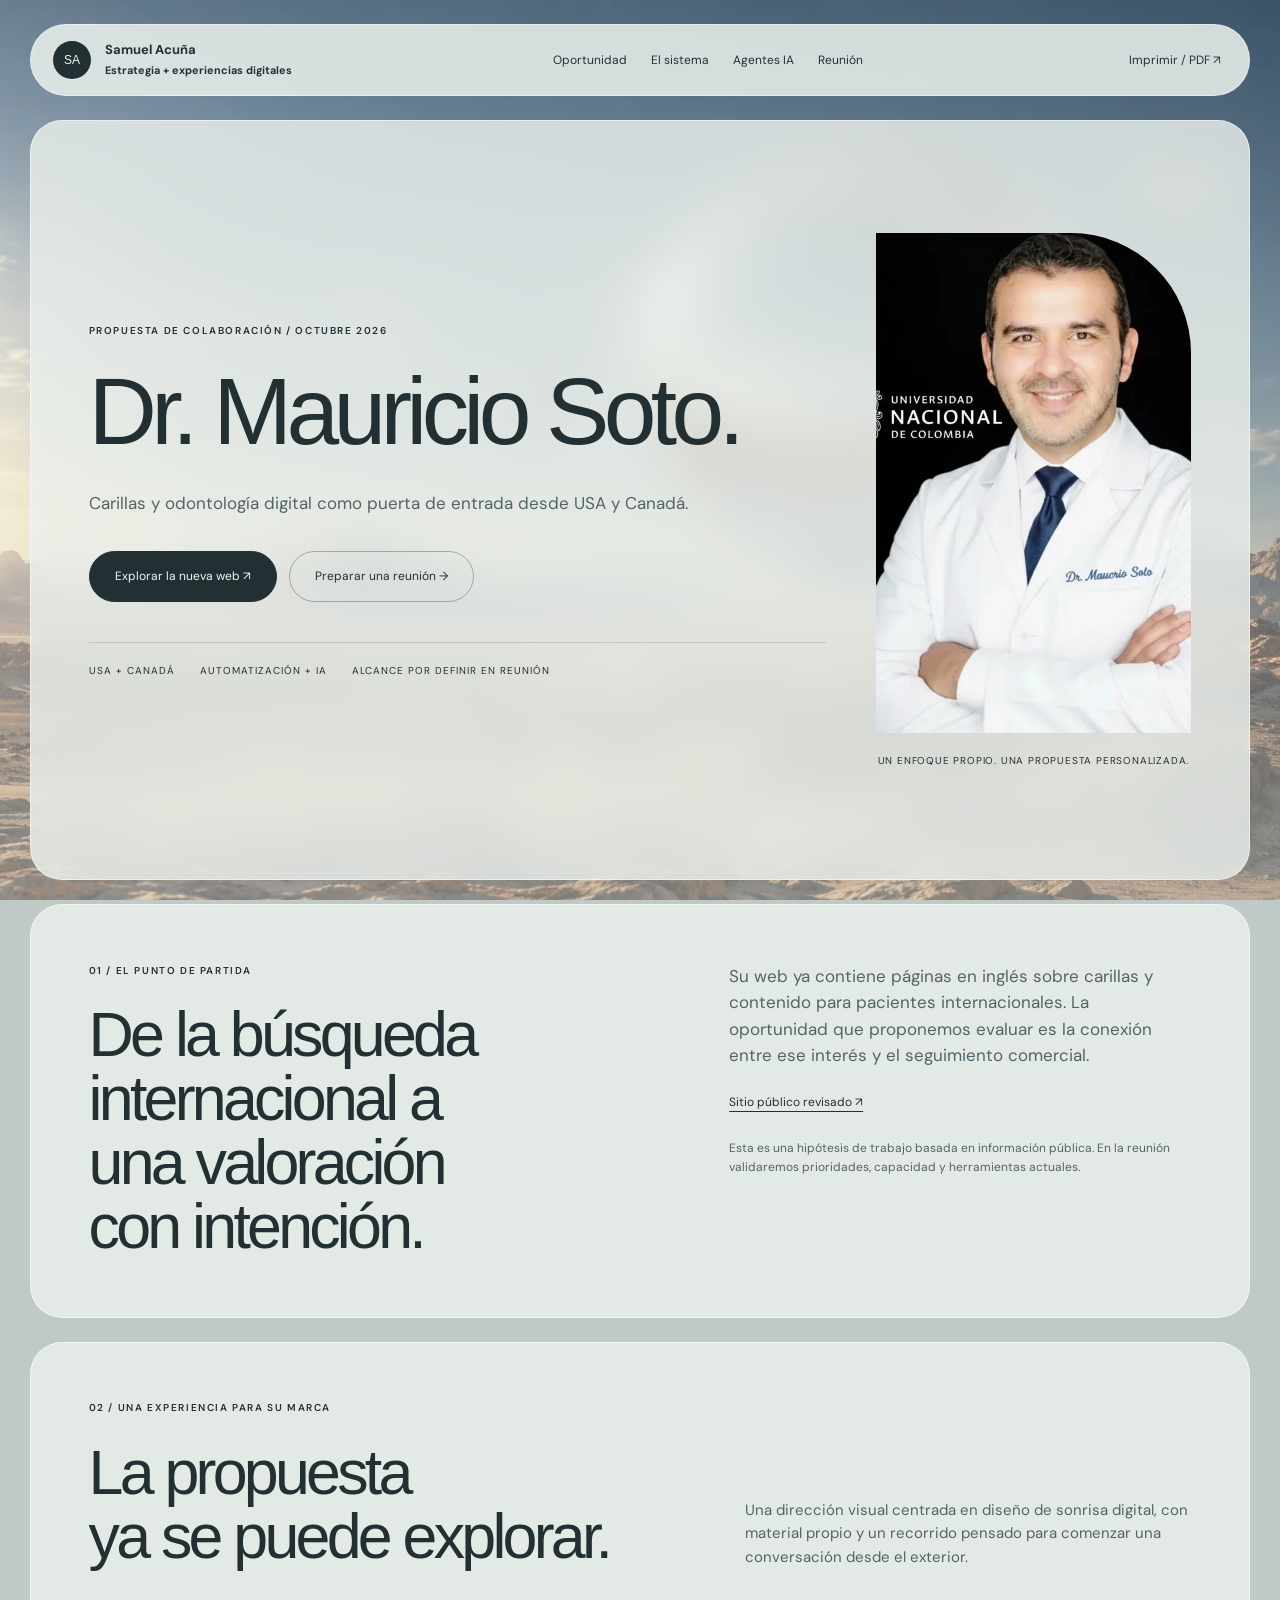
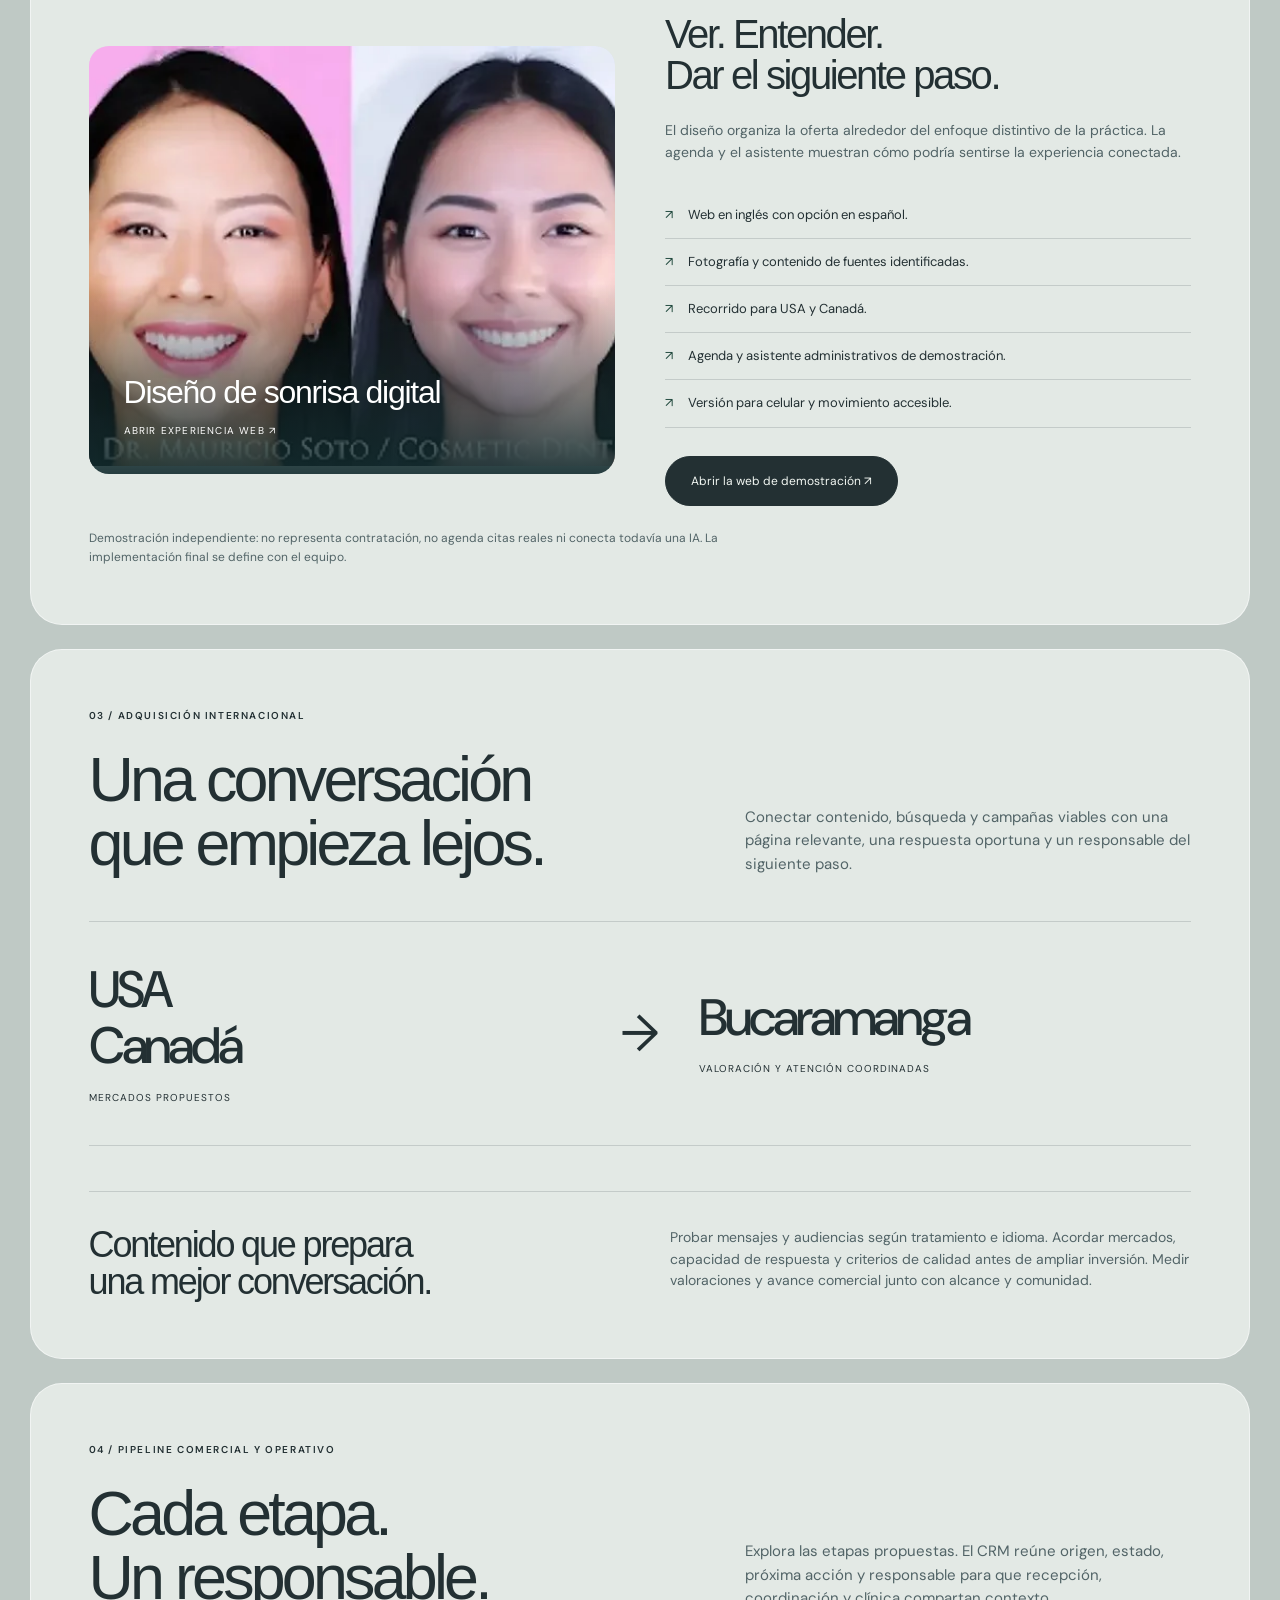
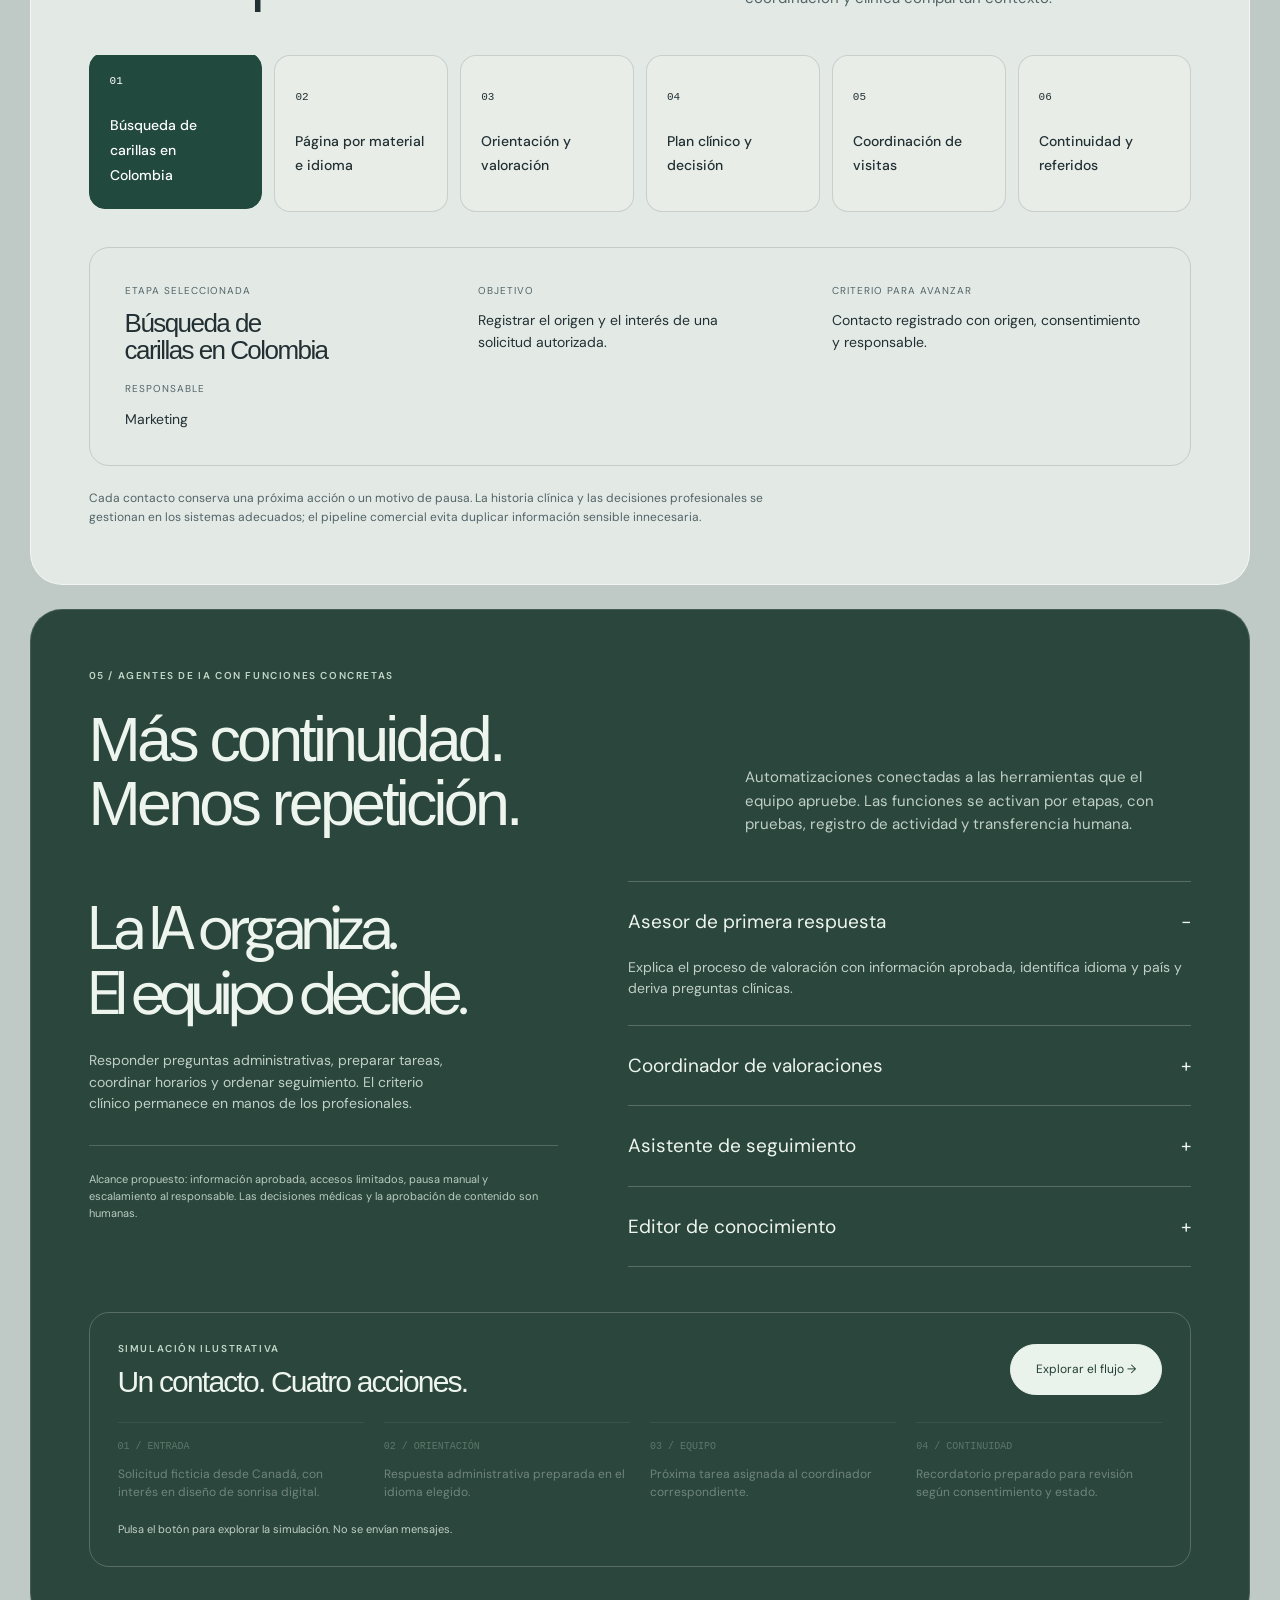
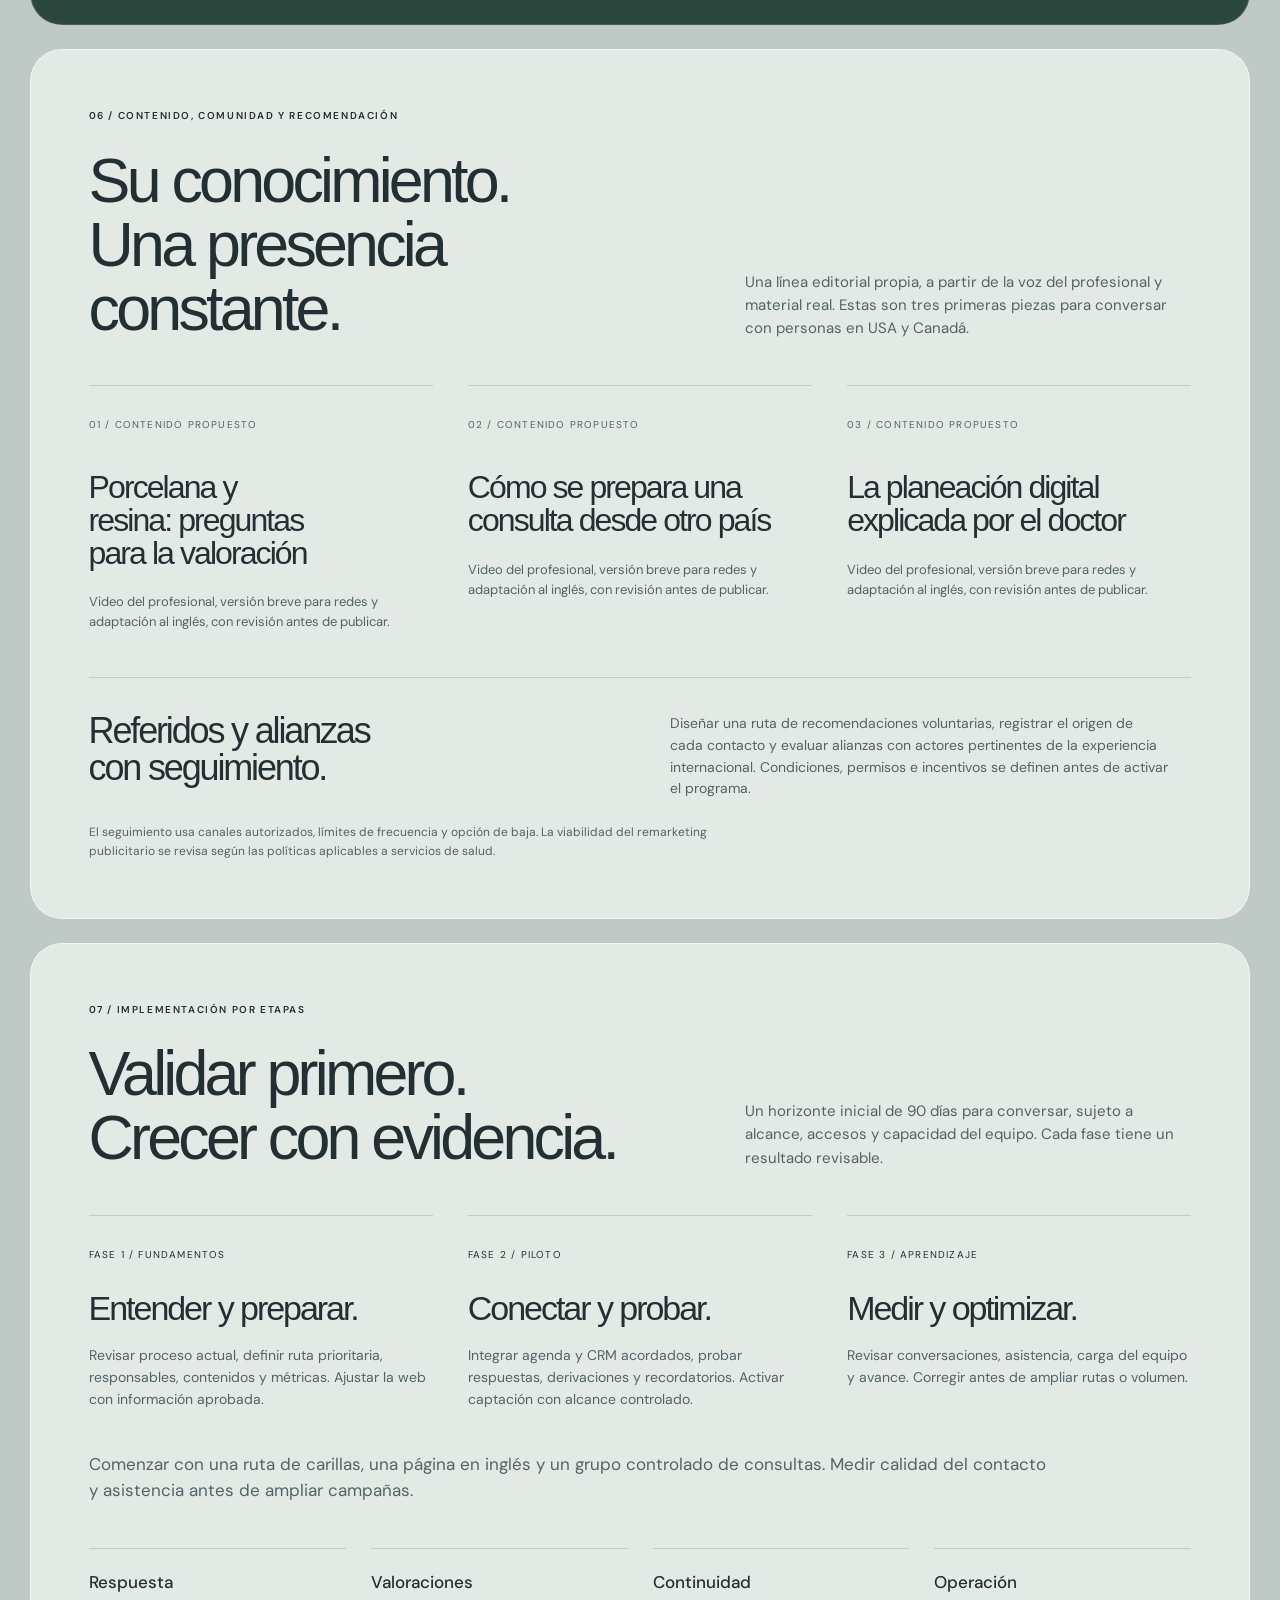
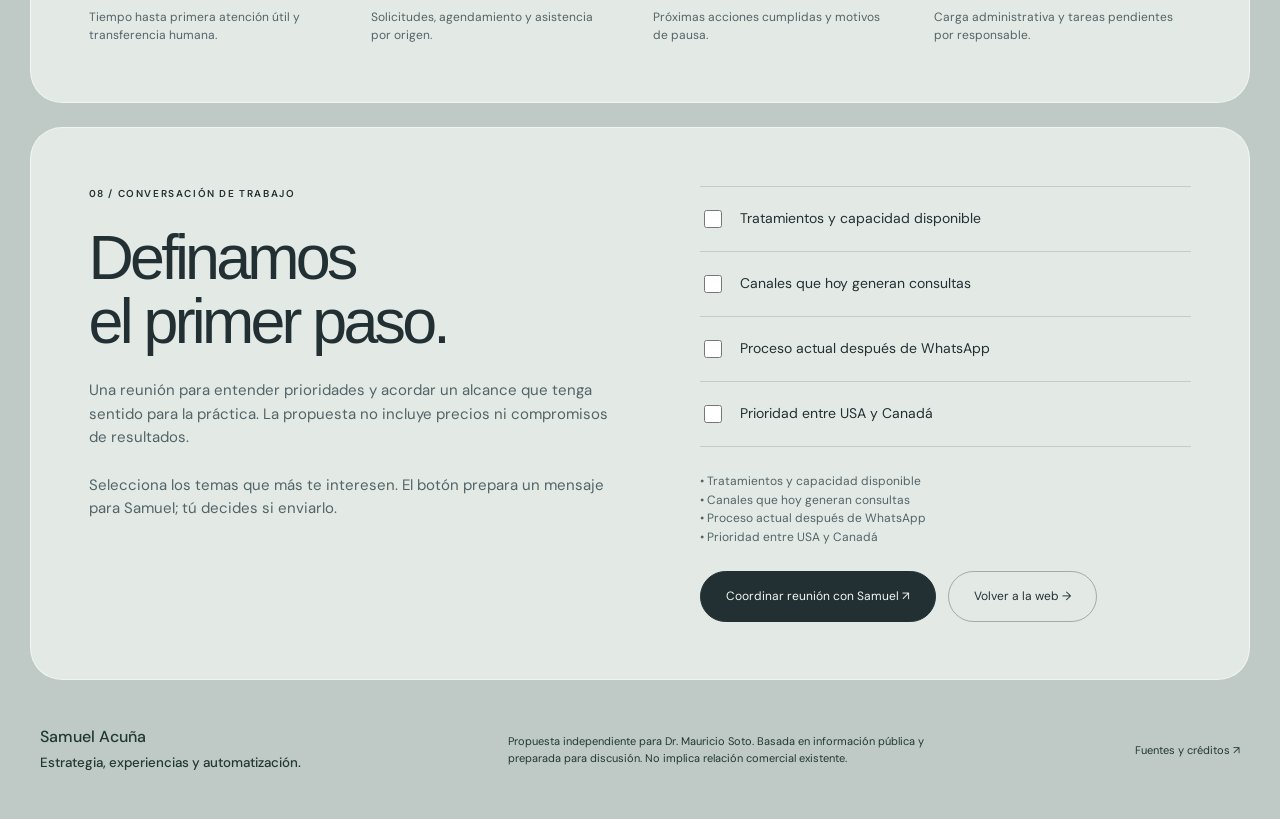
==== propuesta/index.html @ 3defefc4 "Build an independent smile-design studio and tailored international-growth proposal" ====
<!doctype html><html lang="es"><head><meta charset="utf-8"><meta name="viewport" content="width=device-width,initial-scale=1"><meta name="robots" content="noindex,nofollow"><title>Dr. Mauricio Soto × Samuel Acuña | Propuesta de crecimiento</title><meta name="description" content="Propuesta personalizada de captación desde USA y Canadá, automatización administrativa y agentes de IA para Dr. Mauricio Soto. Sin precios: alcance para conversar en reunión."><link rel="stylesheet" href="proposal.css"><script defer src="proposal.js"></script></head><body class="theme-studio"><div class="shell"><header class="nav"><a class="brand" href="#inicio"><b>SA</b><span>Samuel Acuña<br><small>Estrategia + experiencias digitales</small></span></a><nav class="nav-links" aria-label="Propuesta"><a href="#oportunidad">Oportunidad</a><a href="#sistema">El sistema</a><a href="#agentes">Agentes IA</a><a href="#reunion">Reunión</a></nav><button class="print" data-print>Imprimir / PDF ↗</button></header>
<main><section class="section glass hero" id="inicio"><div><span class="eyebrow">PROPUESTA DE COLABORACIÓN / OCTUBRE 2026</span><h1>Dr. Mauricio Soto.</h1><p class="focus">Carillas y odontología digital como puerta de entrada desde USA y Canadá.</p><div class="actions"><a class="btn" href="../">Explorar la nueva web ↗</a><a class="btn outline" href="#reunion">Preparar una reunión →</a></div><div class="hero-foot"><span>USA + Canadá</span><span>Automatización + IA</span><span>Alcance por definir en reunión</span></div></div><div><div class="hero-photo"><img src="../assets/hero.webp" alt="Material visual acreditado de la consulta de Dr. Mauricio Soto" width="1000" height="1200"></div><div class="hero-note">UN ENFOQUE PROPIO. UNA PROPUESTA PERSONALIZADA.</div></div></section>
<section class="section glass intro" id="oportunidad"><div><span class="eyebrow">01 / EL PUNTO DE PARTIDA</span><h2>De la búsqueda internacional a una valoración con intención.</h2></div><div><p>Su web ya contiene páginas en inglés sobre carillas y contenido para pacientes internacionales. La oportunidad que proponemos evaluar es la conexión entre ese interés y el seguimiento comercial.</p><a class="source-link" href="https://www.doctormauriciosoto.com/" target="_blank" rel="noopener noreferrer">Sitio público revisado ↗</a><p style="font-size:12px;margin-top:25px">Esta es una hipótesis de trabajo basada en información pública. En la reunión validaremos prioridades, capacidad y herramientas actuales.</p></div></section>
<section class="section glass" id="experiencia"><div class="section-heading"><div><span class="eyebrow">02 / UNA EXPERIENCIA PARA SU MARCA</span><h2>La propuesta<br>ya se puede explorar.</h2></div><p>Una dirección visual centrada en diseño de sonrisa digital, con material propio y un recorrido pensado para comenzar una conversación desde el exterior.</p></div><div class="mockup"><a class="demo-visual" href="../" aria-label="Abrir demostración web de Dr. Mauricio Soto"><img src="../assets/detail.webp" alt="Material propio de la consulta" loading="lazy"><div class="demo-overlay"><strong>Diseño de sonrisa digital</strong><small>ABRIR EXPERIENCIA WEB ↗</small></div></a><div class="demo-copy"><h3>Ver. Entender.<br>Dar el siguiente paso.</h3><p>El diseño organiza la oferta alrededor del enfoque distintivo de la práctica. La agenda y el asistente muestran cómo podría sentirse la experiencia conectada.</p><ul class="check-list"><li>Web en inglés con opción en español.</li><li>Fotografía y contenido de fuentes identificadas.</li><li>Recorrido para USA y Canadá.</li><li>Agenda y asistente administrativos de demostración.</li><li>Versión para celular y movimiento accesible.</li></ul><a class="btn" href="../">Abrir la web de demostración ↗</a></div></div><p class="funnel-note">Demostración independiente: no representa contratación, no agenda citas reales ni conecta todavía una IA. La implementación final se define con el equipo.</p></section>
<section class="section glass"><div class="section-heading"><div><span class="eyebrow">03 / ADQUISICIÓN INTERNACIONAL</span><h2>Una conversación<br>que empieza lejos.</h2></div><p>Conectar contenido, búsqueda y campañas viables con una página relevante, una respuesta oportuna y un responsable del siguiente paso.</p></div><div class="market-bar"><div><div class="place">USA<br>Canadá</div><small>Mercados propuestos</small></div><span class="route" aria-hidden="true">→</span><div><div class="place">Bucaramanga</div><small>Valoración y atención coordinadas</small></div></div><div class="referral"><h3>Contenido que prepara<br>una mejor conversación.</h3><p>Probar mensajes y audiencias según tratamiento e idioma. Acordar mercados, capacidad de respuesta y criterios de calidad antes de ampliar inversión. Medir valoraciones y avance comercial junto con alcance y comunidad.</p></div></section>
<section class="section glass" id="sistema"><div class="section-heading"><div><span class="eyebrow">04 / PIPELINE COMERCIAL Y OPERATIVO</span><h2>Cada etapa.<br>Un responsable.</h2></div><p>Explora las etapas propuestas. El CRM reúne origen, estado, próxima acción y responsable para que recepción, coordinación y clínica compartan contexto.</p></div><div class="pipeline-tabs" role="tablist" aria-label="Etapas propuestas"><button class="stage" role="tab" id="stage-0" aria-controls="stage-panel" aria-selected="true" tabindex="0"><span>01</span><strong>Búsqueda de carillas en Colombia</strong></button><button class="stage" role="tab" id="stage-1" aria-controls="stage-panel" aria-selected="false" tabindex="-1"><span>02</span><strong>Página por material e idioma</strong></button><button class="stage" role="tab" id="stage-2" aria-controls="stage-panel" aria-selected="false" tabindex="-1"><span>03</span><strong>Orientación y valoración</strong></button><button class="stage" role="tab" id="stage-3" aria-controls="stage-panel" aria-selected="false" tabindex="-1"><span>04</span><strong>Plan clínico y decisión</strong></button><button class="stage" role="tab" id="stage-4" aria-controls="stage-panel" aria-selected="false" tabindex="-1"><span>05</span><strong>Coordinación de visitas</strong></button><button class="stage" role="tab" id="stage-5" aria-controls="stage-panel" aria-selected="false" tabindex="-1"><span>06</span><strong>Continuidad y referidos</strong></button></div><div class="stage-panel" role="tabpanel" id="stage-panel" aria-live="polite"><div><small>Etapa seleccionada</small><h3 id="stage-name"></h3><small style="margin-top:18px">Responsable</small><p id="stage-owner"></p></div><div><small>Objetivo</small><p id="stage-goal"></p></div><div><small>Criterio para avanzar</small><p id="stage-output"></p></div></div><div class="print-only print-pipeline">Búsqueda de carillas en Colombia → Página por material e idioma → Orientación y valoración → Plan clínico y decisión → Coordinación de visitas → Continuidad y referidos</div><p class="funnel-note">Cada contacto conserva una próxima acción o un motivo de pausa. La historia clínica y las decisiones profesionales se gestionan en los sistemas adecuados; el pipeline comercial evita duplicar información sensible innecesaria.</p></section>
<section class="section glass dark" id="agentes"><div class="section-heading"><div><span class="eyebrow">05 / AGENTES DE IA CON FUNCIONES CONCRETAS</span><h2>Más continuidad.<br>Menos repetición.</h2></div><p>Automatizaciones conectadas a las herramientas que el equipo apruebe. Las funciones se activan por etapas, con pruebas, registro de actividad y transferencia humana.</p></div><div class="agent-grid"><div><div class="agent-statement">La IA organiza.<br>El equipo decide.</div><p>Responder preguntas administrativas, preparar tareas, coordinar horarios y ordenar seguimiento. El criterio clínico permanece en manos de los profesionales.</p><div class="guardrail">Alcance propuesto: información aprobada, accesos limitados, pausa manual y escalamiento al responsable. Las decisiones médicas y la aprobación de contenido son humanas.</div></div><div class="agent-list"><details open><summary>Asesor de primera respuesta</summary><p>Explica el proceso de valoración con información aprobada, identifica idioma y país y deriva preguntas clínicas.</p></details><details ><summary>Coordinador de valoraciones</summary><p>Propone horarios reales desde la agenda conectada y gestiona confirmaciones y reprogramaciones.</p></details><details ><summary>Asistente de seguimiento</summary><p>Recuerda la siguiente acción autorizada, registra objeciones administrativas y avisa cuando el paciente responde.</p></details><details ><summary>Editor de conocimiento</summary><p>Convierte explicaciones del doctor en borradores de contenido sobre materiales, cuidados y viaje, sujetos a aprobación.</p></details></div></div><div class="simulator"><div class="sim-header"><div><span class="eyebrow" style="margin-bottom:10px">SIMULACIÓN ILUSTRATIVA</span><h3>Un contacto. Cuatro acciones.</h3></div><button class="btn" data-simulate>Explorar el flujo →</button></div><div class="sim-log"><div><span>01 / ENTRADA</span><p>Solicitud ficticia desde Canadá, con interés en diseño de sonrisa digital.</p></div><div><span>02 / ORIENTACIÓN</span><p>Respuesta administrativa preparada en el idioma elegido.</p></div><div><span>03 / EQUIPO</span><p>Próxima tarea asignada al coordinador correspondiente.</p></div><div><span>04 / CONTINUIDAD</span><p>Recordatorio preparado para revisión según consentimiento y estado.</p></div></div><p class="sim-status" id="sim-status" aria-live="polite">Pulsa el botón para explorar la simulación. No se envían mensajes.</p></div></section>
<section class="section glass" id="contenido"><div class="section-heading"><div><span class="eyebrow">06 / CONTENIDO, COMUNIDAD Y RECOMENDACIÓN</span><h2>Su conocimiento.<br>Una presencia constante.</h2></div><p>Una línea editorial propia, a partir de la voz del profesional y material real. Estas son tres primeras piezas para conversar con personas en USA y Canadá.</p></div><div class="content-list"><article class="content-piece"><small>01 / CONTENIDO PROPUESTO</small><h3>Porcelana y resina: preguntas para la valoración</h3><p>Video del profesional, versión breve para redes y adaptación al inglés, con revisión antes de publicar.</p></article><article class="content-piece"><small>02 / CONTENIDO PROPUESTO</small><h3>Cómo se prepara una consulta desde otro país</h3><p>Video del profesional, versión breve para redes y adaptación al inglés, con revisión antes de publicar.</p></article><article class="content-piece"><small>03 / CONTENIDO PROPUESTO</small><h3>La planeación digital explicada por el doctor</h3><p>Video del profesional, versión breve para redes y adaptación al inglés, con revisión antes de publicar.</p></article></div><div class="referral"><h3>Referidos y alianzas<br>con seguimiento.</h3><p>Diseñar una ruta de recomendaciones voluntarias, registrar el origen de cada contacto y evaluar alianzas con actores pertinentes de la experiencia internacional. Condiciones, permisos e incentivos se definen antes de activar el programa.</p></div><p class="funnel-note">El seguimiento usa canales autorizados, límites de frecuencia y opción de baja. La viabilidad del remarketing publicitario se revisa según las políticas aplicables a servicios de salud.</p></section>
<section class="section glass" id="implementacion"><div class="section-heading"><div><span class="eyebrow">07 / IMPLEMENTACIÓN POR ETAPAS</span><h2>Validar primero.<br>Crecer con evidencia.</h2></div><p>Un horizonte inicial de 90 días para conversar, sujeto a alcance, accesos y capacidad del equipo. Cada fase tiene un resultado revisable.</p></div><div class="roadmap"><article class="phase"><span class="time">FASE 1 / FUNDAMENTOS</span><h3>Entender y preparar.</h3><p>Revisar proceso actual, definir ruta prioritaria, responsables, contenidos y métricas. Ajustar la web con información aprobada.</p></article><article class="phase"><span class="time">FASE 2 / PILOTO</span><h3>Conectar y probar.</h3><p>Integrar agenda y CRM acordados, probar respuestas, derivaciones y recordatorios. Activar captación con alcance controlado.</p></article><article class="phase"><span class="time">FASE 3 / APRENDIZAJE</span><h3>Medir y optimizar.</h3><p>Revisar conversaciones, asistencia, carga del equipo y avance. Corregir antes de ampliar rutas o volumen.</p></article></div><p class="pilot-note">Comenzar con una ruta de carillas, una página en inglés y un grupo controlado de consultas. Medir calidad del contacto y asistencia antes de ampliar campañas.</p><div class="measurement"><div class="measure"><b>Respuesta</b><p>Tiempo hasta primera atención útil y transferencia humana.</p></div><div class="measure"><b>Valoraciones</b><p>Solicitudes, agendamiento y asistencia por origen.</p></div><div class="measure"><b>Continuidad</b><p>Próximas acciones cumplidas y motivos de pausa.</p></div><div class="measure"><b>Operación</b><p>Carga administrativa y tareas pendientes por responsable.</p></div></div></section>
<section class="section glass meeting" id="reunion"><div><span class="eyebrow">08 / CONVERSACIÓN DE TRABAJO</span><h2>Definamos<br>el primer paso.</h2><p>Una reunión para entender prioridades y acordar un alcance que tenga sentido para la práctica. La propuesta no incluye precios ni compromisos de resultados.</p><p>Selecciona los temas que más te interesen. El botón prepara un mensaje para Samuel; tú decides si enviarlo.</p></div><div><div class="priorities"><label class="priority"><input type="checkbox" value="Tratamientos y capacidad disponible">Tratamientos y capacidad disponible</label><label class="priority"><input type="checkbox" value="Canales que hoy generan consultas">Canales que hoy generan consultas</label><label class="priority"><input type="checkbox" value="Proceso actual después de WhatsApp">Proceso actual después de WhatsApp</label><label class="priority"><input type="checkbox" value="Prioridad entre USA y Canadá">Prioridad entre USA y Canadá</label></div><div class="meeting-result" id="meeting-summary" aria-live="polite"></div><div class="actions"><a id="meeting-whatsapp" class="btn" href="https://wa.me/573028289997" target="_blank" rel="noopener noreferrer">Coordinar reunión con Samuel ↗</a><a class="btn outline" href="../">Volver a la web →</a></div></div></section></main><footer class="footer"><strong>Samuel Acuña<br><small>Estrategia, experiencias y automatización.</small></strong><p>Propuesta independiente para Dr. Mauricio Soto. Basada en información pública y preparada para discusión. No implica relación comercial existente.</p><a href="../SOURCES.json">Fuentes y créditos ↗</a></footer></div><script>window.PROPOSAL={"name": "Dr. Mauricio Soto", "route": ["Búsqueda de carillas en Colombia", "Página por material e idioma", "Orientación y valoración", "Plan clínico y decisión", "Coordinación de visitas", "Continuidad y referidos"], "meeting": ["Tratamientos y capacidad disponible", "Canales que hoy generan consultas", "Proceso actual después de WhatsApp", "Prioridad entre USA y Canadá"]};</script></body></html>
---- propuesta/proposal.css ----
@import url('https://fonts.googleapis.com/css2?family=DM+Sans:wght@400;500;600;700&display=swap');
:root{--ink:#233033;--muted:#526467;--line:#23303328;--accent:#21493e;--art:url('../assets/proposal-art.webp')}*{box-sizing:border-box}html{scroll-behavior:smooth;scroll-padding-top:110px}body{margin:0;color:var(--ink);font:16px/1.55 'DM Sans',Arial,sans-serif;background:#bfc9c5}body:before{content:'';position:fixed;inset:0;background-image:linear-gradient(#dce5e02b,#dce5e088),var(--art);background-size:cover;background-position:center;z-index:-1}a{color:inherit;text-decoration:none}button,input{font:inherit}button,a{touch-action:manipulation}button{cursor:pointer}h1,h2,h3,p{margin:0}h1,h2,h3{font-family:Arial,sans-serif;font-weight:500;letter-spacing:-.06em;line-height:1.02;text-wrap:balance}h1{font-size:clamp(60px,7.4vw,112px)}h2{font-size:clamp(38px,4.9vw,76px)}h3{font-size:30px}p{text-wrap:pretty}button:focus-visible,a:focus-visible,input:focus-visible{outline:3px solid var(--accent);outline-offset:5px}.shell{max-width:1440px;margin:auto;padding:24px 30px}.nav{position:sticky;top:16px;z-index:30;background:#e9efebde;backdrop-filter:blur(18px);border:1px solid #ffffff70;border-radius:80px;padding:15px 22px;display:flex;justify-content:space-between;align-items:center;gap:25px}.brand{display:flex;align-items:center;gap:14px;font-size:13px;font-weight:700}.brand b{width:38px;height:38px;border-radius:50%;display:grid;place-items:center;background:var(--ink);color:#eef4f0;font:12px Arial}.nav-links{display:flex;gap:24px;font-size:12px}.nav .print{border:0;background:none;font-size:12px;color:var(--ink)}.glass{background:#ecf1edce;border:1px solid #ffffff88;border-radius:32px;backdrop-filter:blur(22px)}.section{margin-top:24px;padding:clamp(30px,4.5vw,70px)}.eyebrow{font-size:10px;letter-spacing:.16em;text-transform:uppercase;display:block;margin-bottom:25px;font-weight:600}.hero{min-height:760px;position:relative;display:grid;grid-template-columns:1.4fr .6fr;gap:50px;align-items:center;overflow:hidden}.hero h1{max-width:950px}.hero .focus{font-size:17px;color:var(--muted);margin-top:30px;max-width:54ch}.hero-photo{height:500px;border-radius:220px;overflow:hidden;position:relative}.hero-photo img{width:100%;height:100%;object-fit:cover}.hero-note{font-size:10px;letter-spacing:.08em;margin-top:20px;text-align:center}.btn{display:inline-flex;align-items:center;justify-content:center;gap:26px;min-height:49px;padding:15px 25px;border-radius:50px;background:var(--ink);color:#f2f7f3;border:1px solid var(--ink);font-size:12px;transition:transform .18s,background .18s}.btn:hover{background:var(--accent);transform:translateY(-2px)}.btn.outline{background:transparent;color:var(--ink);border-color:#23303355}.actions{display:flex;flex-wrap:wrap;gap:12px;margin-top:35px}.hero-foot{display:flex;gap:25px;border-top:1px solid var(--line);margin-top:40px;padding-top:20px;font-size:10px;text-transform:uppercase;letter-spacing:.1em}.intro{display:grid;grid-template-columns:1.1fr 1fr;gap:12%;align-items:start}.intro p{font-size:17px;color:var(--muted)}.source-link{display:inline-block;margin-top:25px;font-size:12px;text-decoration:underline;text-underline-offset:5px}.section-heading{display:grid;grid-template-columns:1.1fr .9fr;gap:10%;align-items:end;margin-bottom:45px}.section-heading p{font-size:15px;color:var(--muted)}.mockup{display:grid;grid-template-columns:1fr 1fr;gap:50px;align-items:center}.demo-visual{min-height:410px;position:relative;border-radius:20px;overflow:hidden;background:#dbe1de}.demo-visual img{width:100%;height:420px;object-fit:cover}.demo-visual .demo-overlay{position:absolute;inset:auto 0 0;padding:35px;color:white;background:linear-gradient(transparent,#122b2ee6);min-height:190px;display:flex;flex-direction:column;justify-content:flex-end}.demo-overlay strong{font:32px/1 Arial;letter-spacing:-.04em}.demo-overlay small{margin-top:15px;font-size:10px;letter-spacing:.12em}.demo-copy h3{font-size:40px;margin-bottom:25px}.demo-copy p{color:var(--muted);font-size:14px}.check-list{list-style:none;padding:0;margin:28px 0}.check-list li{display:flex;gap:15px;padding:13px 0;border-bottom:1px solid var(--line);font-size:13px}.check-list li:before{content:'↗';color:var(--accent)}.market-bar{display:grid;grid-template-columns:1fr auto 1fr;gap:40px;align-items:center;padding:40px 0;border-top:1px solid var(--line);border-bottom:1px solid var(--line);margin-top:40px}.market-bar .place{font-size:clamp(32px,4vw,58px);font-weight:500;letter-spacing:-.06em;line-height:1.1}.market-bar small{font-size:10px;letter-spacing:.1em;text-transform:uppercase;display:block;margin-top:15px}.market-bar .route{font-size:50px;font-weight:400}.pipeline-tabs{display:flex;gap:12px;overflow:auto;padding-bottom:10px;margin:40px 0 25px}.stage{flex:1;min-width:155px;background:#f4f7f24d;border:1px solid var(--line);border-radius:16px;padding:20px;text-align:left;color:var(--ink);min-height:145px;transition:background .2s,transform .2s}.stage span{font-family:monospace;display:block;font-size:11px;margin-bottom:23px}.stage strong{font-size:14px;line-height:1.25;font-weight:500}.stage[aria-selected=true]{background:var(--accent);color:white;border-color:var(--accent);transform:translateY(-3px)}.stage-panel{padding:35px;border:1px solid var(--line);border-radius:20px;display:grid;grid-template-columns:1fr 1fr 1fr;gap:30px;min-height:165px}.stage-panel small{display:block;font-size:10px;text-transform:uppercase;letter-spacing:.1em;margin-bottom:12px;color:var(--muted)}.stage-panel p{font-size:14px}.stage-panel h3{font-size:26px}.funnel-note{font-size:12px;color:var(--muted);margin-top:23px;max-width:85ch}.dark{background:#213e35f0;color:#edf5ee;border-color:#ffffff22}.dark .section-heading p,.dark .muted{color:#c1d0c7}.dark .eyebrow{color:#c4d7ca}.agent-grid{display:grid;grid-template-columns:1fr 1.2fr;gap:70px}.agent-statement{font-size:clamp(42px,4.8vw,70px);letter-spacing:-.06em;line-height:1.05;margin:15px 0 25px}.agent-statement+p{font-size:14px;color:#c1d0c7;max-width:37ch}.agent-list details{border-bottom:1px solid #ffffff35;padding:25px 0}.agent-list details:first-child{border-top:1px solid #ffffff35}.agent-list summary{list-style:none;display:flex;justify-content:space-between;gap:20px;font-size:19px;cursor:pointer}.agent-list summary:after{content:'+'}.agent-list details[open] summary:after{content:'−'}.agent-list p{font-size:14px;color:#c1d0c7;margin-top:20px;max-width:56ch}.guardrail{margin-top:30px;border-top:1px solid #ffffff30;padding-top:25px;font-size:11px;color:#baccc1}.simulator{margin-top:45px;border:1px solid #ffffff35;border-radius:20px;padding:28px}.sim-header{display:flex;align-items:center;justify-content:space-between;gap:25px}.sim-header h3{font-size:30px}.sim-header .btn{background:#e9f2eb;color:#213e35;border-color:#e9f2eb}.sim-log{margin-top:25px;display:grid;grid-template-columns:repeat(4,1fr);gap:20px}.sim-log div{border-top:1px solid #ffffff35;padding-top:16px;opacity:.35;transition:opacity .2s}.sim-log.running div{opacity:1}.sim-log span{font-size:10px;font-family:monospace;color:#b4cdbc;display:block;margin-bottom:10px}.sim-log p{font-size:12px;line-height:1.5}.sim-status{font-size:11px;color:#c1d0c7;margin-top:20px}.content-list{display:grid;grid-template-columns:repeat(3,1fr);gap:35px}.content-piece{border-top:1px solid var(--line);padding-top:25px}.content-piece small{font-size:10px;letter-spacing:.12em;color:var(--muted)}.content-piece h3{font-size:32px;margin:35px 0 23px}.content-piece p{font-size:13px;color:var(--muted)}.referral{margin-top:45px;display:grid;grid-template-columns:1fr 1fr;gap:60px;border-top:1px solid var(--line);padding-top:35px}.referral h3{font-size:36px}.referral p{font-size:14px;color:var(--muted)}.roadmap{display:grid;grid-template-columns:repeat(3,1fr);gap:35px;margin-top:45px}.phase{padding-top:25px;border-top:1px solid var(--line)}.phase .time{font-size:10px;text-transform:uppercase;letter-spacing:.12em}.phase h3{margin:25px 0 20px;font-size:34px}.phase p{font-size:14px;color:var(--muted)}.pilot-note{font-size:17px;color:var(--muted);margin-top:40px;max-width:80ch}.measurement{display:grid;grid-template-columns:repeat(4,1fr);gap:25px;margin-top:45px}.measure{border-top:1px solid var(--line);padding-top:20px}.measure b{display:block;font-size:17px;font-weight:500;margin-bottom:12px}.measure p{font-size:12px;color:var(--muted)}.meeting{display:grid;grid-template-columns:1.1fr 1fr;gap:70px}.meeting p{font-size:15px;color:var(--muted);margin-top:25px}.priorities{border-top:1px solid var(--line)}.priority{display:flex;gap:15px;align-items:center;padding:20px 0;border-bottom:1px solid var(--line);font-size:14px;cursor:pointer}.priority input{accent-color:var(--accent);width:18px;height:18px;flex-shrink:0}.meeting-result{font-size:12px;white-space:pre-line;margin-top:25px;min-height:45px;color:var(--muted)}.meeting .actions{margin-top:25px}.footer{padding:45px 10px 20px;display:flex;justify-content:space-between;align-items:center;gap:30px;font-size:11px;color:#203932}.footer strong{font-size:16px;font-weight:500}.footer p{max-width:60ch}.print-only{display:none}.theme-real .hero-photo{border-radius:20px}.theme-sculpt .hero-photo{border-radius:0}.theme-precision .hero-photo{border-radius:10px}.theme-passport .hero-photo{border-radius:15px 120px 15px 15px}.theme-studio .hero-photo{border-radius:0 120px 0 0}.theme-together .hero-photo{border-radius:130px 25px 130px 25px}.theme-foundation .hero-photo{border-radius:180px 180px 0 0}.theme-harmony .hero-photo{border-radius:200px 200px 0 0}
@media(max-width:900px){.nav-links{gap:15px}.hero{grid-template-columns:1fr .6fr;gap:30px;min-height:650px}.hero-photo{height:400px}.intro,.section-heading,.mockup,.agent-grid,.meeting{gap:35px}.content-piece h3{font-size:27px}.section{padding:38px}.hero h1{font-size:68px}.stage-panel{grid-template-columns:1fr 1fr}.stage-panel>div:first-child{grid-column:1/-1}.agent-statement{font-size:50px}.sim-log{grid-template-columns:1fr 1fr}}
@media(max-width:650px){html{scroll-padding-top:95px}.shell{padding:12px}.nav{padding:12px 15px;gap:12px;top:10px}.brand{font-size:11px;gap:9px}.brand b{width:32px;height:32px;font-size:10px}.nav-links{display:none}.nav .print{font-size:11px}.glass{border-radius:23px}.section{padding:30px 23px;margin-top:15px}.eyebrow{font-size:9px;margin-bottom:22px}.hero{display:block;min-height:0;padding-top:45px}.hero h1{font-size:58px}.hero .focus{font-size:15px;margin-top:25px}.hero-photo{height:350px;margin-top:35px;max-width:280px;margin-left:auto}.hero-foot{gap:12px;flex-wrap:wrap;font-size:8px;margin-top:25px}.hero-note{font-size:9px;text-align:right}.actions{gap:9px;margin-top:27px}.btn{font-size:11px;padding:13px 18px;gap:17px;min-height:46px}.intro,.section-heading,.mockup,.agent-grid,.meeting{grid-template-columns:1fr;gap:28px}.intro p{font-size:15px}h2{font-size:42px}.section-heading{margin-bottom:30px}.section-heading p{font-size:14px}.demo-visual{min-height:320px}.demo-visual img{height:340px}.demo-overlay strong{font-size:30px}.demo-copy h3{font-size:35px}.market-bar{gap:15px;grid-template-columns:1fr auto 1fr;padding:25px 0}.market-bar .place{font-size:30px}.market-bar small{font-size:8px}.market-bar .route{font-size:28px}.pipeline-tabs{margin-top:30px;gap:10px}.stage{min-width:145px;min-height:135px;padding:17px}.stage-panel{grid-template-columns:1fr;padding:23px;gap:22px}.stage-panel>div:first-child{grid-column:auto}.stage-panel p{font-size:13px}.agent-grid{gap:35px}.agent-statement{font-size:51px}.agent-list summary{font-size:18px}.simulator{padding:20px;margin-top:32px}.sim-header{align-items:flex-start;flex-direction:column;gap:20px}.sim-header h3{font-size:28px}.sim-log{grid-template-columns:1fr;gap:17px}.content-list,.roadmap{grid-template-columns:1fr;gap:30px}.content-piece h3{font-size:32px;margin:20px 0}.referral{grid-template-columns:1fr;gap:25px;margin-top:35px}.referral h3{font-size:34px}.roadmap{margin-top:30px}.phase h3{font-size:33px;margin:20px 0}.pilot-note{font-size:15px;margin-top:30px}.measurement{grid-template-columns:1fr 1fr;gap:25px}.measure b{font-size:15px}.measure p{font-size:11px}.meeting{gap:35px}.meeting p{font-size:14px}.priority{font-size:13px;padding:18px 0}.footer{flex-direction:column;align-items:flex-start;padding:35px 10px 20px;font-size:10px;gap:20px}.footer strong{font-size:15px}}
@media(prefers-reduced-motion:reduce){html{scroll-behavior:auto}*{transition:none!important;animation:none!important}}@media print{body{background:white}body:before,.nav,.actions,.simulator,.pipeline-tabs,.hero-photo,.demo-visual,.print{display:none!important}.shell{padding:0;max-width:100%}.glass,.dark{background:white!important;color:#111!important;backdrop-filter:none;border:0;box-shadow:none}.section{padding:25px 0;page-break-inside:avoid;border-bottom:1px solid #ddd;border-radius:0}.hero{min-height:0;display:block}h1{font-size:48px}h2{font-size:32px}.hero .focus{font-size:15px}.dark p,.dark .eyebrow,.dark .muted{color:#333!important}.agent-list details p{display:block}.agent-list details{border-color:#ddd}.print-only{display:block}.stage-panel{display:none}.print-pipeline{line-height:2}.footer{page-break-inside:avoid}.meeting{display:block}.priorities{margin-top:25px}.measurement{grid-template-columns:repeat(4,1fr)}}

.theme-sculpt .hero-photo{height:auto;aspect-ratio:4/3}
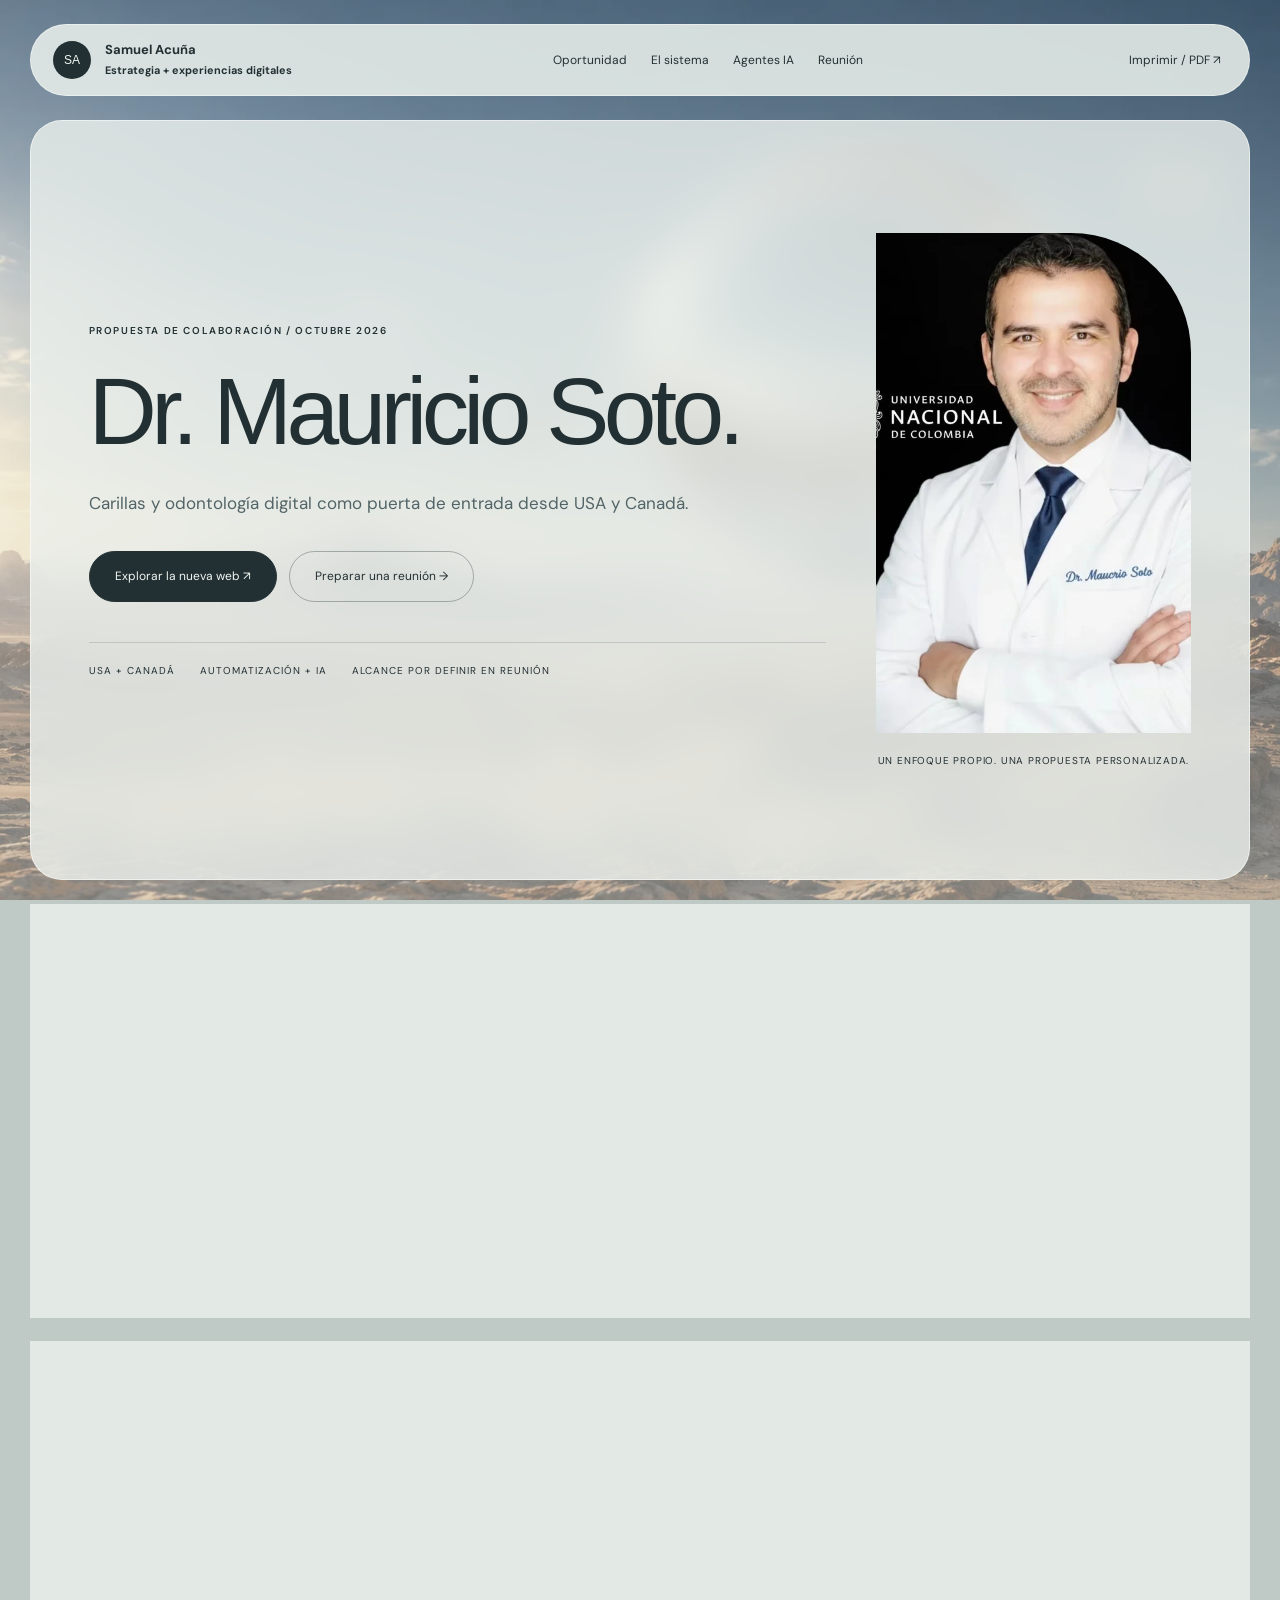
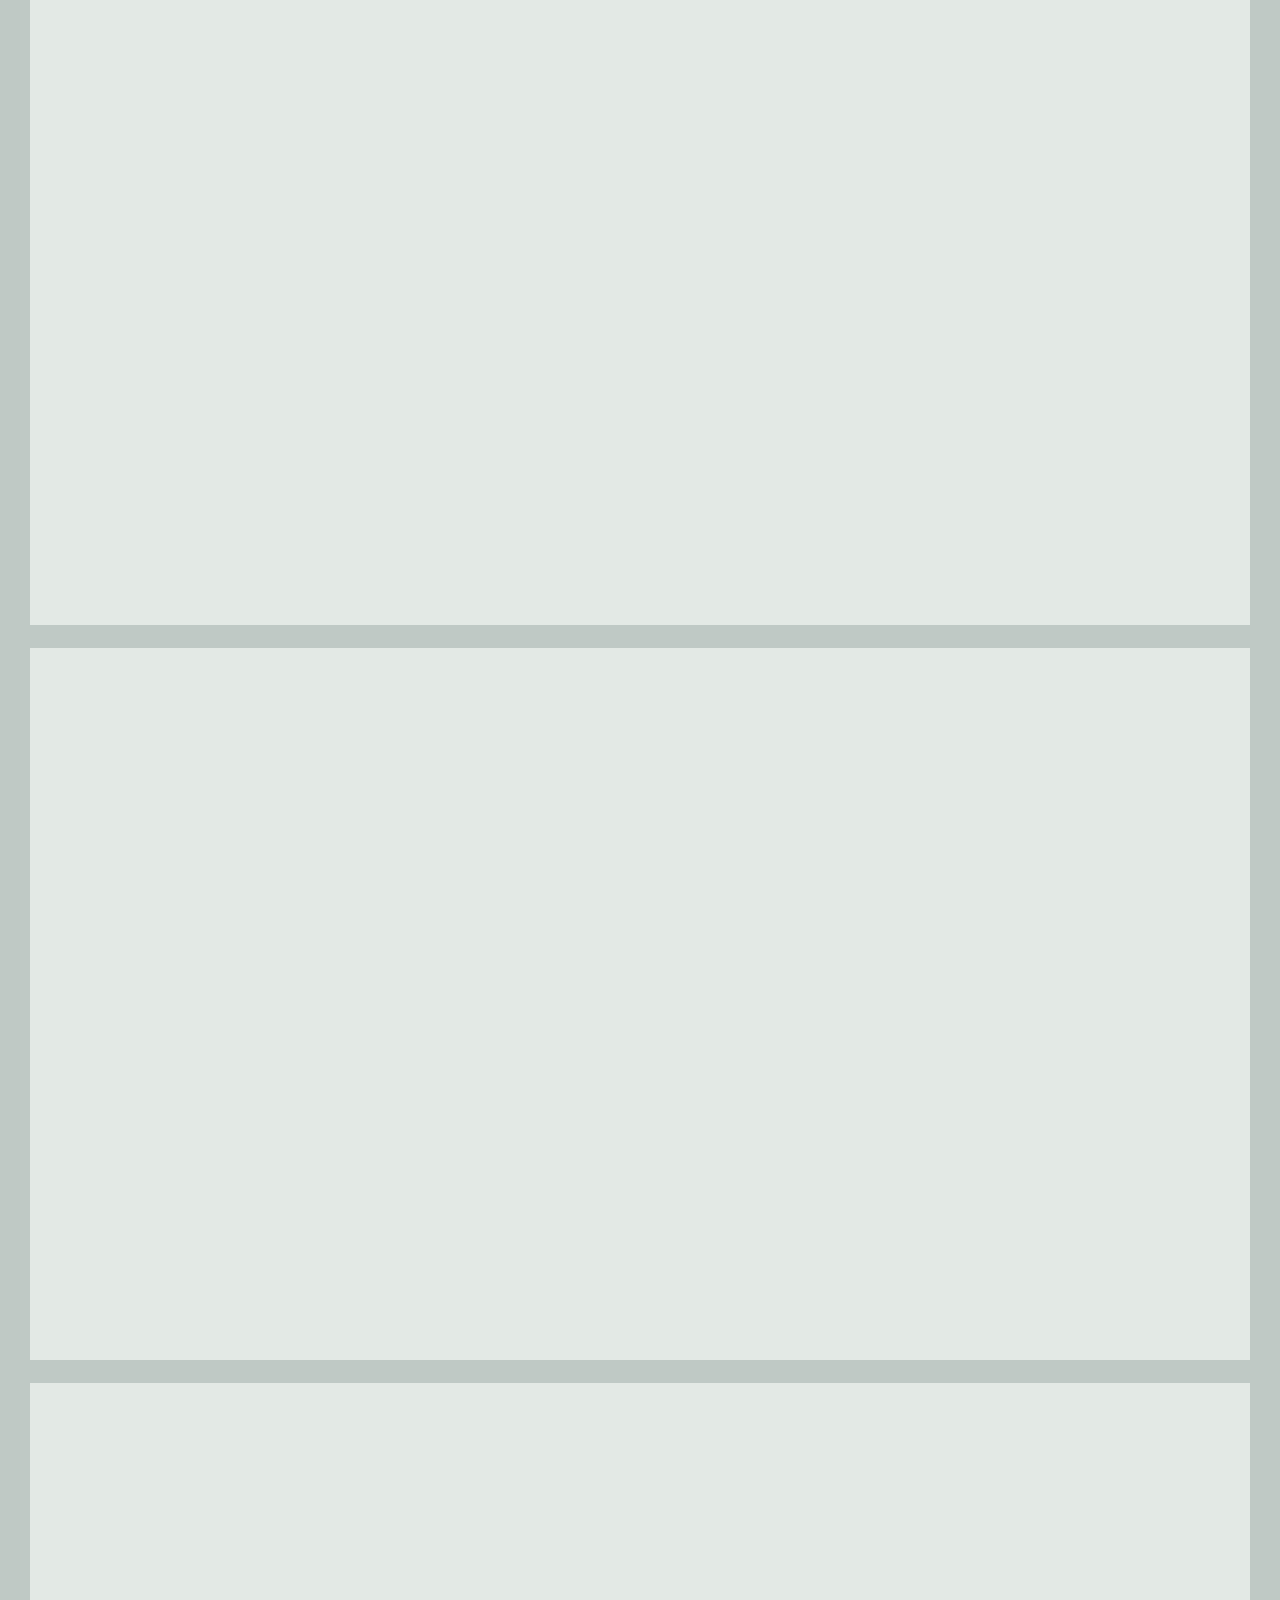
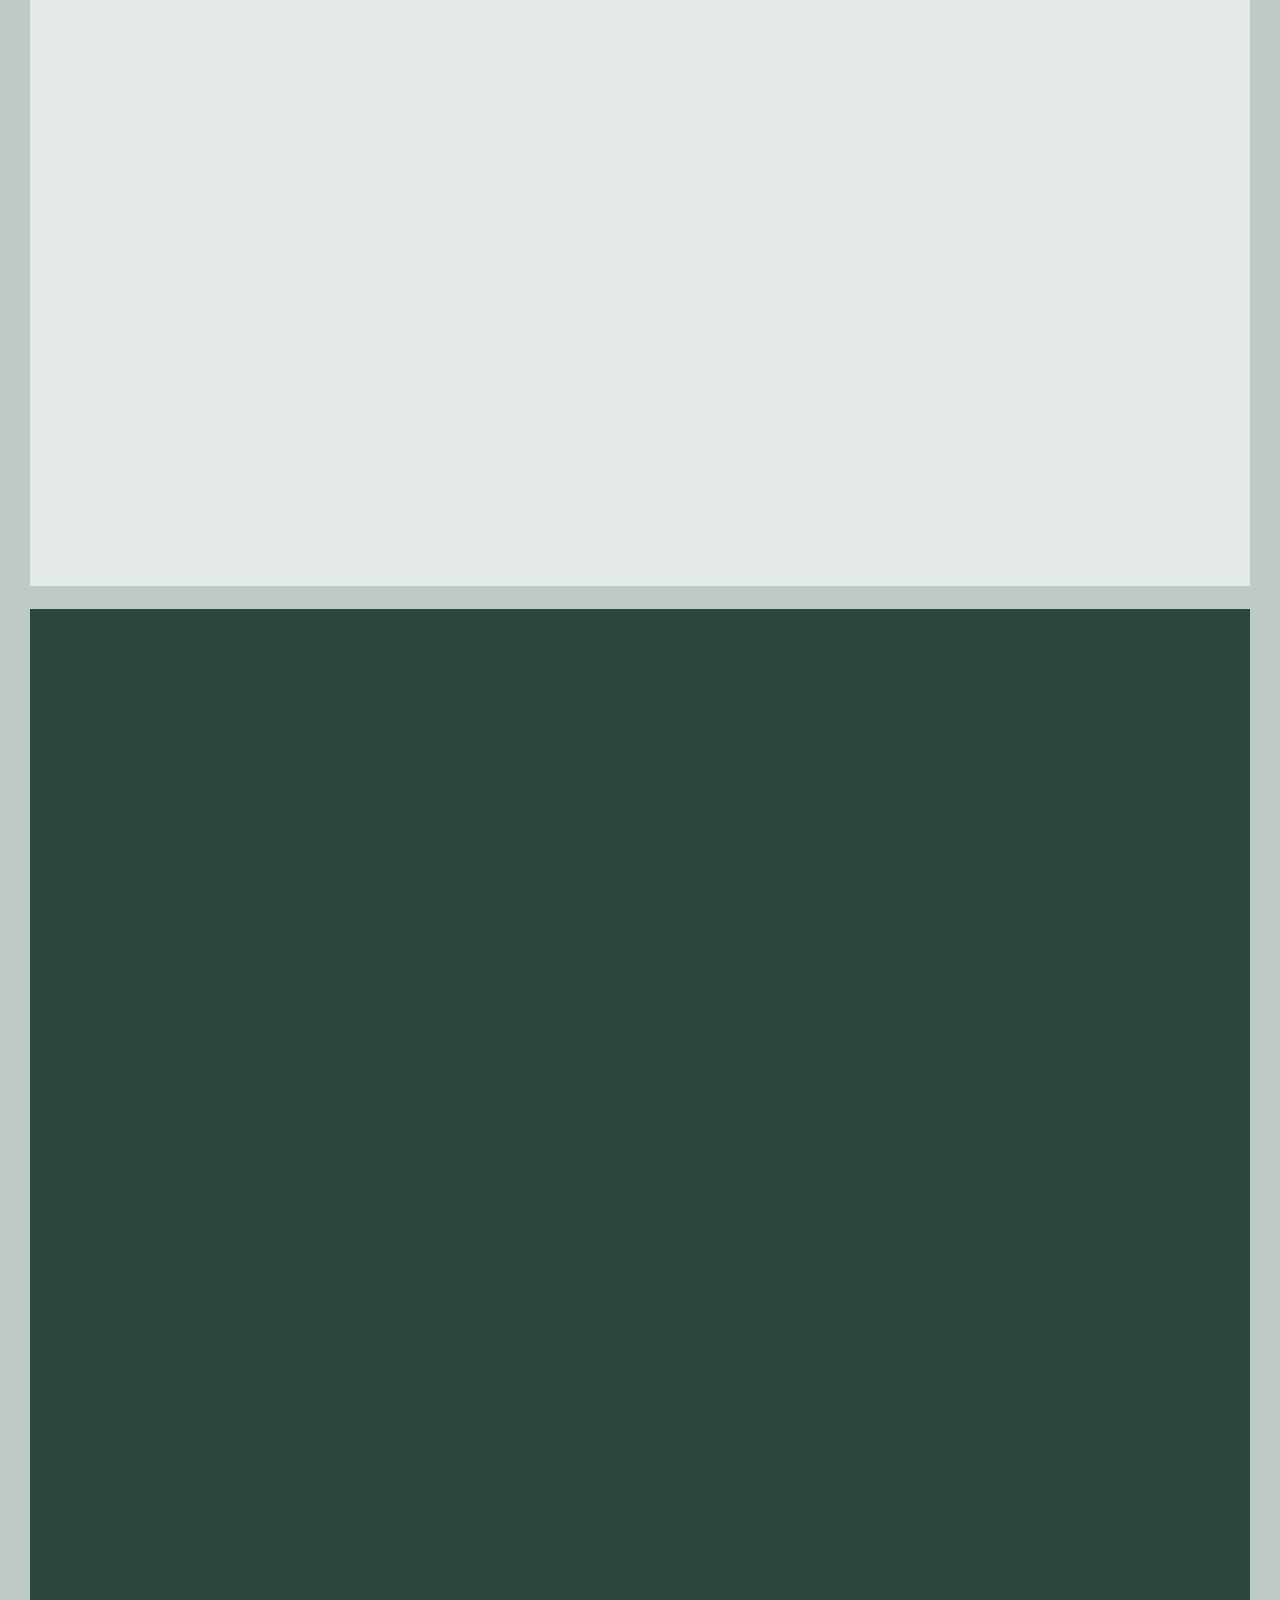
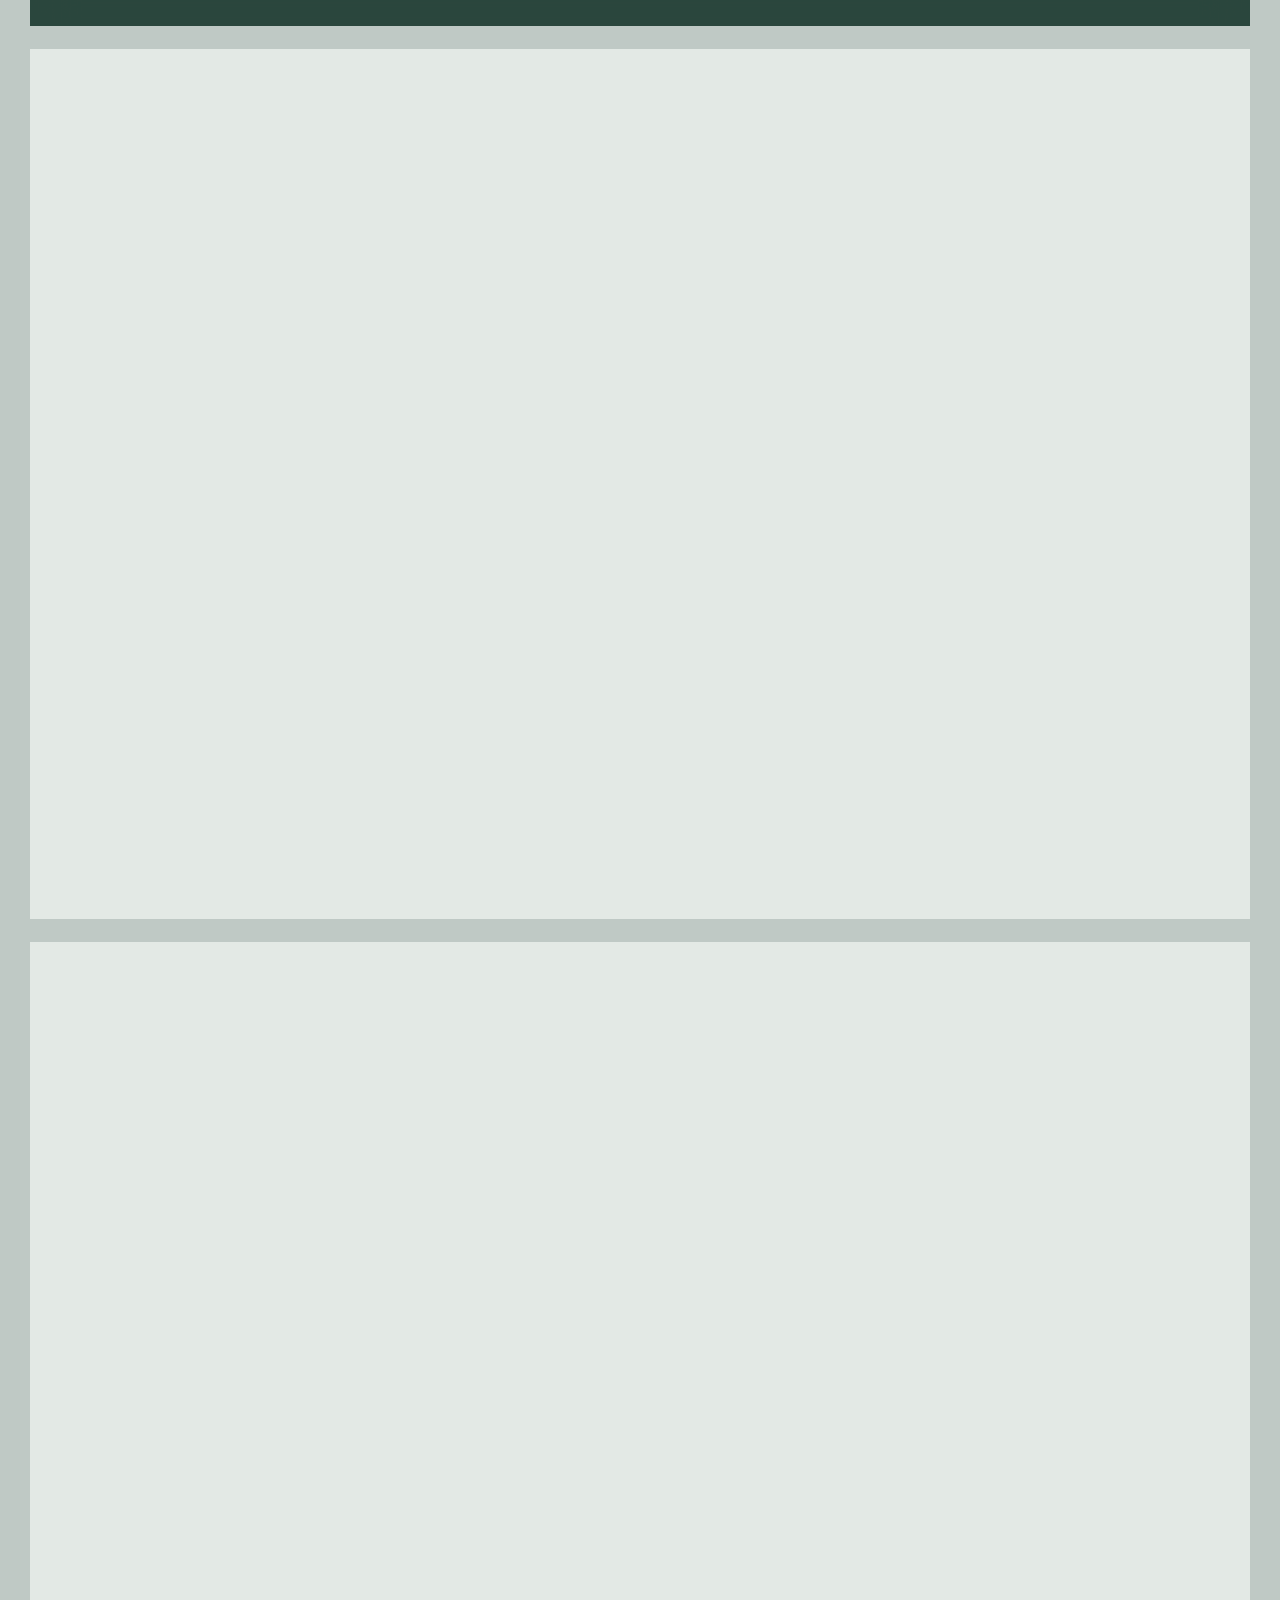
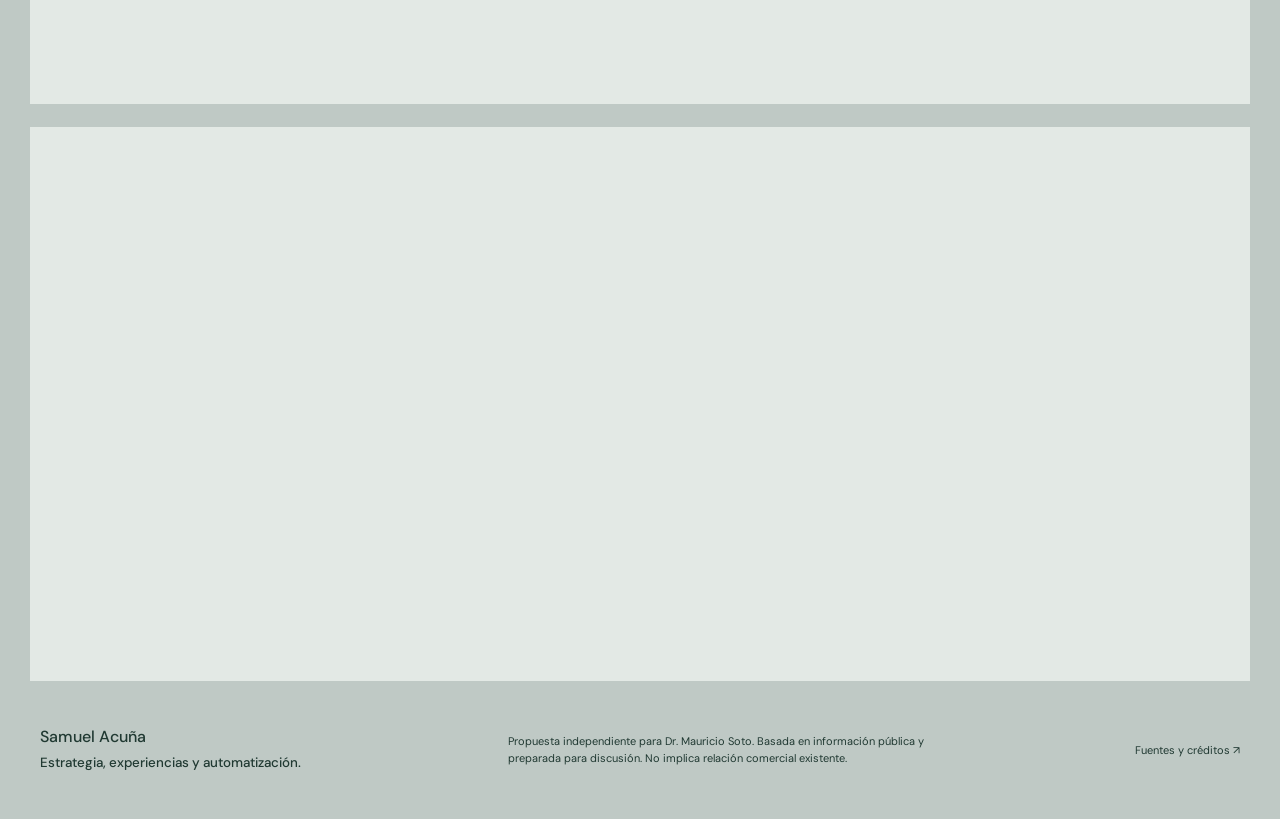
==== commit 448c094e: "Rebuild clinical identity and individual international growth proposal" ====
--- a/propuesta/index.html
+++ b/propuesta/index.html
@@ -7,4 +7,4 @@
 <section class="section glass dark" id="agentes"><div class="section-heading"><div><span class="eyebrow">05 / AGENTES DE IA CON FUNCIONES CONCRETAS</span><h2>Más continuidad.<br>Menos repetición.</h2></div><p>Automatizaciones conectadas a las herramientas que el equipo apruebe. Las funciones se activan por etapas, con pruebas, registro de actividad y transferencia humana.</p></div><div class="agent-grid"><div><div class="agent-statement">La IA organiza.<br>El equipo decide.</div><p>Responder preguntas administrativas, preparar tareas, coordinar horarios y ordenar seguimiento. El criterio clínico permanece en manos de los profesionales.</p><div class="guardrail">Alcance propuesto: información aprobada, accesos limitados, pausa manual y escalamiento al responsable. Las decisiones médicas y la aprobación de contenido son humanas.</div></div><div class="agent-list"><details open><summary>Asesor de primera respuesta</summary><p>Explica el proceso de valoración con información aprobada, identifica idioma y país y deriva preguntas clínicas.</p></details><details ><summary>Coordinador de valoraciones</summary><p>Propone horarios reales desde la agenda conectada y gestiona confirmaciones y reprogramaciones.</p></details><details ><summary>Asistente de seguimiento</summary><p>Recuerda la siguiente acción autorizada, registra objeciones administrativas y avisa cuando el paciente responde.</p></details><details ><summary>Editor de conocimiento</summary><p>Convierte explicaciones del doctor en borradores de contenido sobre materiales, cuidados y viaje, sujetos a aprobación.</p></details></div></div><div class="simulator"><div class="sim-header"><div><span class="eyebrow" style="margin-bottom:10px">SIMULACIÓN ILUSTRATIVA</span><h3>Un contacto. Cuatro acciones.</h3></div><button class="btn" data-simulate>Explorar el flujo →</button></div><div class="sim-log"><div><span>01 / ENTRADA</span><p>Solicitud ficticia desde Canadá, con interés en diseño de sonrisa digital.</p></div><div><span>02 / ORIENTACIÓN</span><p>Respuesta administrativa preparada en el idioma elegido.</p></div><div><span>03 / EQUIPO</span><p>Próxima tarea asignada al coordinador correspondiente.</p></div><div><span>04 / CONTINUIDAD</span><p>Recordatorio preparado para revisión según consentimiento y estado.</p></div></div><p class="sim-status" id="sim-status" aria-live="polite">Pulsa el botón para explorar la simulación. No se envían mensajes.</p></div></section>
 <section class="section glass" id="contenido"><div class="section-heading"><div><span class="eyebrow">06 / CONTENIDO, COMUNIDAD Y RECOMENDACIÓN</span><h2>Su conocimiento.<br>Una presencia constante.</h2></div><p>Una línea editorial propia, a partir de la voz del profesional y material real. Estas son tres primeras piezas para conversar con personas en USA y Canadá.</p></div><div class="content-list"><article class="content-piece"><small>01 / CONTENIDO PROPUESTO</small><h3>Porcelana y resina: preguntas para la valoración</h3><p>Video del profesional, versión breve para redes y adaptación al inglés, con revisión antes de publicar.</p></article><article class="content-piece"><small>02 / CONTENIDO PROPUESTO</small><h3>Cómo se prepara una consulta desde otro país</h3><p>Video del profesional, versión breve para redes y adaptación al inglés, con revisión antes de publicar.</p></article><article class="content-piece"><small>03 / CONTENIDO PROPUESTO</small><h3>La planeación digital explicada por el doctor</h3><p>Video del profesional, versión breve para redes y adaptación al inglés, con revisión antes de publicar.</p></article></div><div class="referral"><h3>Referidos y alianzas<br>con seguimiento.</h3><p>Diseñar una ruta de recomendaciones voluntarias, registrar el origen de cada contacto y evaluar alianzas con actores pertinentes de la experiencia internacional. Condiciones, permisos e incentivos se definen antes de activar el programa.</p></div><p class="funnel-note">El seguimiento usa canales autorizados, límites de frecuencia y opción de baja. La viabilidad del remarketing publicitario se revisa según las políticas aplicables a servicios de salud.</p></section>
 <section class="section glass" id="implementacion"><div class="section-heading"><div><span class="eyebrow">07 / IMPLEMENTACIÓN POR ETAPAS</span><h2>Validar primero.<br>Crecer con evidencia.</h2></div><p>Un horizonte inicial de 90 días para conversar, sujeto a alcance, accesos y capacidad del equipo. Cada fase tiene un resultado revisable.</p></div><div class="roadmap"><article class="phase"><span class="time">FASE 1 / FUNDAMENTOS</span><h3>Entender y preparar.</h3><p>Revisar proceso actual, definir ruta prioritaria, responsables, contenidos y métricas. Ajustar la web con información aprobada.</p></article><article class="phase"><span class="time">FASE 2 / PILOTO</span><h3>Conectar y probar.</h3><p>Integrar agenda y CRM acordados, probar respuestas, derivaciones y recordatorios. Activar captación con alcance controlado.</p></article><article class="phase"><span class="time">FASE 3 / APRENDIZAJE</span><h3>Medir y optimizar.</h3><p>Revisar conversaciones, asistencia, carga del equipo y avance. Corregir antes de ampliar rutas o volumen.</p></article></div><p class="pilot-note">Comenzar con una ruta de carillas, una página en inglés y un grupo controlado de consultas. Medir calidad del contacto y asistencia antes de ampliar campañas.</p><div class="measurement"><div class="measure"><b>Respuesta</b><p>Tiempo hasta primera atención útil y transferencia humana.</p></div><div class="measure"><b>Valoraciones</b><p>Solicitudes, agendamiento y asistencia por origen.</p></div><div class="measure"><b>Continuidad</b><p>Próximas acciones cumplidas y motivos de pausa.</p></div><div class="measure"><b>Operación</b><p>Carga administrativa y tareas pendientes por responsable.</p></div></div></section>
-<section class="section glass meeting" id="reunion"><div><span class="eyebrow">08 / CONVERSACIÓN DE TRABAJO</span><h2>Definamos<br>el primer paso.</h2><p>Una reunión para entender prioridades y acordar un alcance que tenga sentido para la práctica. La propuesta no incluye precios ni compromisos de resultados.</p><p>Selecciona los temas que más te interesen. El botón prepara un mensaje para Samuel; tú decides si enviarlo.</p></div><div><div class="priorities"><label class="priority"><input type="checkbox" value="Tratamientos y capacidad disponible">Tratamientos y capacidad disponible</label><label class="priority"><input type="checkbox" value="Canales que hoy generan consultas">Canales que hoy generan consultas</label><label class="priority"><input type="checkbox" value="Proceso actual después de WhatsApp">Proceso actual después de WhatsApp</label><label class="priority"><input type="checkbox" value="Prioridad entre USA y Canadá">Prioridad entre USA y Canadá</label></div><div class="meeting-result" id="meeting-summary" aria-live="polite"></div><div class="actions"><a id="meeting-whatsapp" class="btn" href="https://wa.me/573028289997" target="_blank" rel="noopener noreferrer">Coordinar reunión con Samuel ↗</a><a class="btn outline" href="../">Volver a la web →</a></div></div></section></main><footer class="footer"><strong>Samuel Acuña<br><small>Estrategia, experiencias y automatización.</small></strong><p>Propuesta independiente para Dr. Mauricio Soto. Basada en información pública y preparada para discusión. No implica relación comercial existente.</p><a href="../SOURCES.json">Fuentes y créditos ↗</a></footer></div><script>window.PROPOSAL={"name": "Dr. Mauricio Soto", "route": ["Búsqueda de carillas en Colombia", "Página por material e idioma", "Orientación y valoración", "Plan clínico y decisión", "Coordinación de visitas", "Continuidad y referidos"], "meeting": ["Tratamientos y capacidad disponible", "Canales que hoy generan consultas", "Proceso actual después de WhatsApp", "Prioridad entre USA y Canadá"]};</script></body></html>+<section class="section glass meeting" id="reunion"><div><span class="eyebrow">08 / CONVERSACIÓN DE TRABAJO</span><h2>Definamos<br>el primer paso.</h2><p>Una reunión para entender prioridades y acordar un alcance que tenga sentido para la práctica. La propuesta no incluye precios ni compromisos de resultados.</p><p>Selecciona los temas que más te interesen. El botón prepara un mensaje para Samuel; tú decides si enviarlo.</p></div><div><div class="priorities"><label class="priority"><input type="checkbox" value="Tratamientos y capacidad disponible">Tratamientos y capacidad disponible</label><label class="priority"><input type="checkbox" value="Canales que hoy generan consultas">Canales que hoy generan consultas</label><label class="priority"><input type="checkbox" value="Proceso actual después de WhatsApp">Proceso actual después de WhatsApp</label><label class="priority"><input type="checkbox" value="Prioridad entre USA y Canadá">Prioridad entre USA y Canadá</label></div><div class="meeting-result" id="meeting-summary" aria-live="polite"></div><div class="actions"><a id="meeting-whatsapp" class="btn" href="https://wa.me/573028289997" target="_blank" rel="noopener noreferrer">Coordinar reunión con Samuel ↗</a><a class="btn outline" href="../">Volver a la web →</a></div></div></section></main><footer class="footer"><strong>Samuel Acuña<br><small>Estrategia, experiencias y automatización.</small></strong><p>Propuesta independiente para Dr. Mauricio Soto. Basada en información pública y preparada para discusión. No implica relación comercial existente.</p><a href="../SOURCES.json">Fuentes y créditos ↗</a></footer></div><script>window.PROPOSAL={"name": "Dr. Mauricio Soto", "route": ["Búsqueda de carillas en Colombia", "Página por material e idioma", "Orientación y valoración", "Plan clínico y decisión", "Coordinación de visitas", "Continuidad y referidos"], "meeting": ["Tratamientos y capacidad disponible", "Canales que hoy generan consultas", "Proceso actual después de WhatsApp", "Prioridad entre USA y Canadá"], "stages": [{"owner": "Marketing", "goal": "Atraer consultas sobre carillas y planeación digital desde USA y Canadá.", "output": "Origen, campaña, país e idioma registrados con permiso de contacto."}, {"owner": "Recepción bilingüe", "goal": "Orientar a la página del material de interés y recoger la intención administrativa.", "output": "Interés identificado y siguiente contacto asignado, sin recomendar un material clínico."}, {"owner": "Coordinación + doctor", "goal": "Coordinar una valoración y resolver las preguntas que requieren criterio profesional.", "output": "Valoración realizada o reprogramada; próxima acción y responsable visibles."}, {"owner": "Doctor + coordinación", "goal": "Explicar alternativas, mantenimiento y visitas del plan individual.", "output": "Decisión del paciente o motivo de pausa registrado; plan validado por el doctor."}, {"owner": "Coordinación internacional", "goal": "Alinear visitas y fechas confirmadas antes de que el paciente organice el viaje.", "output": "Citas y responsables confirmados; pendientes administrativos cerrados."}, {"owner": "Atención al paciente", "goal": "Dar continuidad a controles y recomendaciones voluntarias.", "output": "Seguimiento definido por el doctor; permiso de contacto y origen de referidos documentados."}]};</script></body></html>
